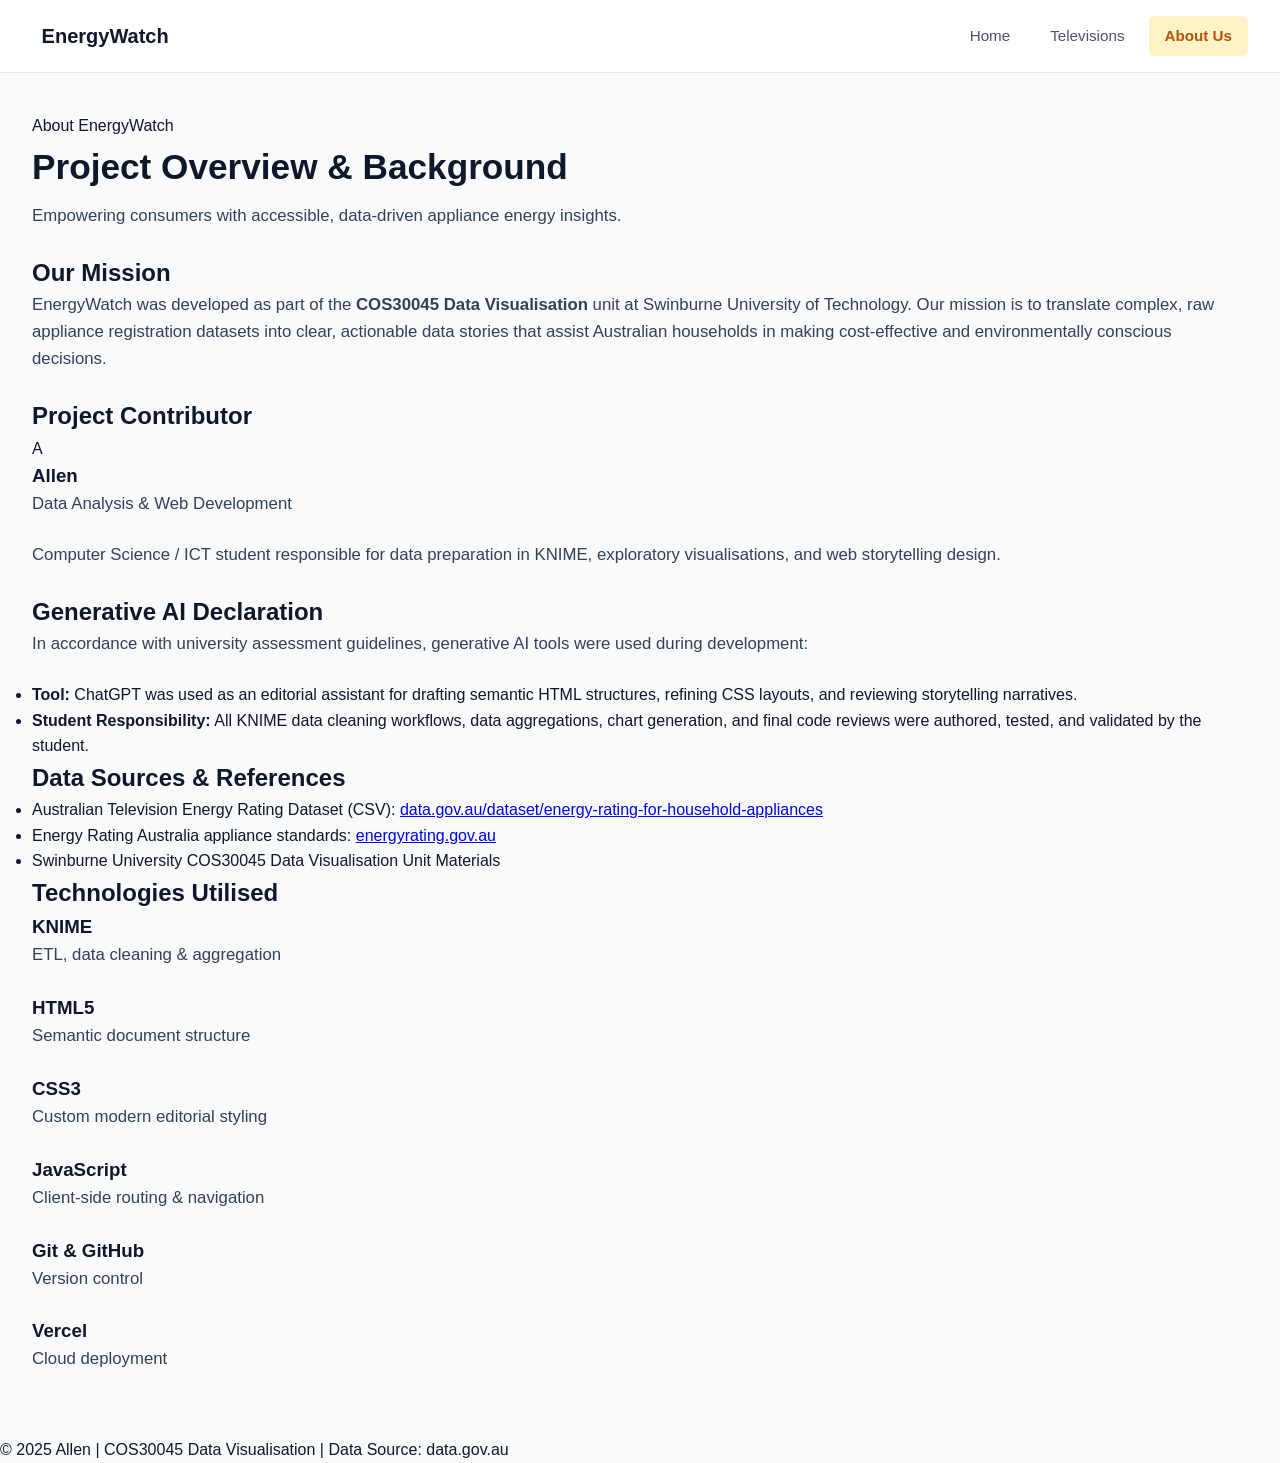
==== about-us.html @ d9ca24ea "feat: reset body; add h1/div/svg; link D3 and energy-d3.js; D3 - style h1, append paragraph, add SVG" ====
<!DOCTYPE html>
<html lang="en">
<head>
    <meta charset="UTF-8">
    <meta name="viewport" content="width=device-width, initial-scale=1.0">
    <title>About Us - EnergyWatch</title>
    <link rel="stylesheet" href="css/styles.css">
</head>
<body>
    <header>
        <div class="logo-container">
            <svg class="logo-icon-svg" viewBox="0 0 24 24" fill="none" stroke="currentColor" stroke-width="2" stroke-linecap="round" stroke-linejoin="round">
                <polygon points="13 2 3 14 12 14 11 22 21 10 12 10 13 2"></polygon>
            </svg>
            <span class="logo-text">EnergyWatch</span>
        </div>
        <nav>
            <ul>
                <li><a href="index.html" class="nav-link" data-page="home">Home</a></li>
                <li><a href="televisions.html" class="nav-link" data-page="televisions">Televisions</a></li>
                <li><a href="about-us.html" class="nav-link active" data-page="about">About Us</a></li>
            </ul>
        </nav>
    </header>

    <main class="page-content" id="about-page">
        <section class="hero">
            <span class="hero-tag">About EnergyWatch</span>
            <h1>Project Overview & Background</h1>
            <p class="subtitle">Empowering consumers with accessible, data-driven appliance energy insights.</p>
        </section>

        <section class="info-section">
            <h2>Our Mission</h2>
            <p>
                EnergyWatch was developed as part of the <strong>COS30045 Data Visualisation</strong> unit at Swinburne University of Technology. 
                Our mission is to translate complex, raw appliance registration datasets into clear, actionable data stories that assist Australian households in making cost-effective and environmentally conscious decisions.
            </p>
        </section>

        <section class="team-section">
            <h2>Project Contributor</h2>
            <div class="team-grid">
                <div class="team-member">
                    <div class="member-badge">A</div>
                    <h3>Allen</h3>
                    <p class="member-role">Data Analysis & Web Development</p>
                    <p>Computer Science / ICT student responsible for data preparation in KNIME, exploratory visualisations, and web storytelling design.</p>
                </div>
            </div>
        </section>

        <section class="acknowledgement-section">
            <h2>Generative AI Declaration</h2>
            <p>In accordance with university assessment guidelines, generative AI tools were used during development:</p>
            <ul class="ai-list">
                <li><strong>Tool:</strong> ChatGPT was used as an editorial assistant for drafting semantic HTML structures, refining CSS layouts, and reviewing storytelling narratives.</li>
                <li><strong>Student Responsibility:</strong> All KNIME data cleaning workflows, data aggregations, chart generation, and final code reviews were authored, tested, and validated by the student.</li>
            </ul>
        </section>

        <section class="references-section">
            <h2>Data Sources & References</h2>
            <ul class="references-list">
                <li>Australian Television Energy Rating Dataset (CSV): <a href="https://data.gov.au/data/dataset/energy-rating-for-household-appliances" target="_blank">data.gov.au/dataset/energy-rating-for-household-appliances</a></li>
                <li>Energy Rating Australia appliance standards: <a href="https://www.energyrating.gov.au" target="_blank">energyrating.gov.au</a></li>
                <li>Swinburne University COS30045 Data Visualisation Unit Materials</li>
            </ul>
        </section>

        <section class="tech-section">
            <h2>Technologies Utilised</h2>
            <div class="tech-grid">
                <div class="tech-item">
                    <h3>KNIME</h3>
                    <p>ETL, data cleaning & aggregation</p>
                </div>
                <div class="tech-item">
                    <h3>HTML5</h3>
                    <p>Semantic document structure</p>
                </div>
                <div class="tech-item">
                    <h3>CSS3</h3>
                    <p>Custom modern editorial styling</p>
                </div>
                <div class="tech-item">
                    <h3>JavaScript</h3>
                    <p>Client-side routing & navigation</p>
                </div>
                <div class="tech-item">
                    <h3>Git & GitHub</h3>
                    <p>Version control</p>
                </div>
                <div class="tech-item">
                    <h3>Vercel</h3>
                    <p>Cloud deployment</p>
                </div>
            </div>
        </section>
    </main>

    <footer>
        <p>&copy; 2025 Allen | COS30045 Data Visualisation | Data Source: data.gov.au</p>
    </footer>

    <script src="js/main.js"></script>
</body>
</html>
---- css/styles.css ----
* {
    margin: 0;
    padding: 0;
    box-sizing: border-box;
}

body {
    font-family: -apple-system, BlinkMacSystemFont, "Segoe UI", Roboto, Helvetica, Arial, sans-serif;
    line-height: 1.6;
    color: #0F172A;
    background-color: #F8FAFC;
    min-height: 100vh;
    display: flex;
    flex-direction: column;
}

header {
    background-color: #FFFFFF;
    border-bottom: 1px solid #E2E8F0;
    padding: 1rem 2rem;
    display: flex;
    align-items: center;
    justify-content: space-between;
}

.logo-container {
    display: flex;
    align-items: center;
    gap: 0.6rem;
    text-decoration: none;
    color: inherit;
}

.logo-img {
    width: 36px;
    height: 36px;
    object-fit: contain;
    border-radius: 50%;
}

.logo-text {
    font-size: 1.25rem;
    font-weight: 700;
    color: #0F172A;
}

nav ul {
    list-style: none;
    display: flex;
    gap: 0.5rem;
}

.nav-link {
    display: inline-block;
    padding: 0.5rem 1rem;
    text-decoration: none;
    color: #475569;
    font-size: 0.95rem;
    font-weight: 500;
    border-radius: 6px;
}

.nav-link.active {
    background-color: #FEF3C7;
    color: #B45309;
    font-weight: 600;
}

.page-content {
    flex: 1;
    padding: 2.5rem 2rem;
    width: 100%;
}

.page-content h1 {
    font-size: 2.2rem;
    margin-bottom: 0.5rem;
}

.page-content p {
    font-size: 1.05rem;
    color: #334155;
    margin-bottom: 1.5rem;
}

.d3-canvas {
    background-color: #BAE6FD;
    border: 1px dashed #0284C7;
    border-radius: 6px;
    display: block;
}
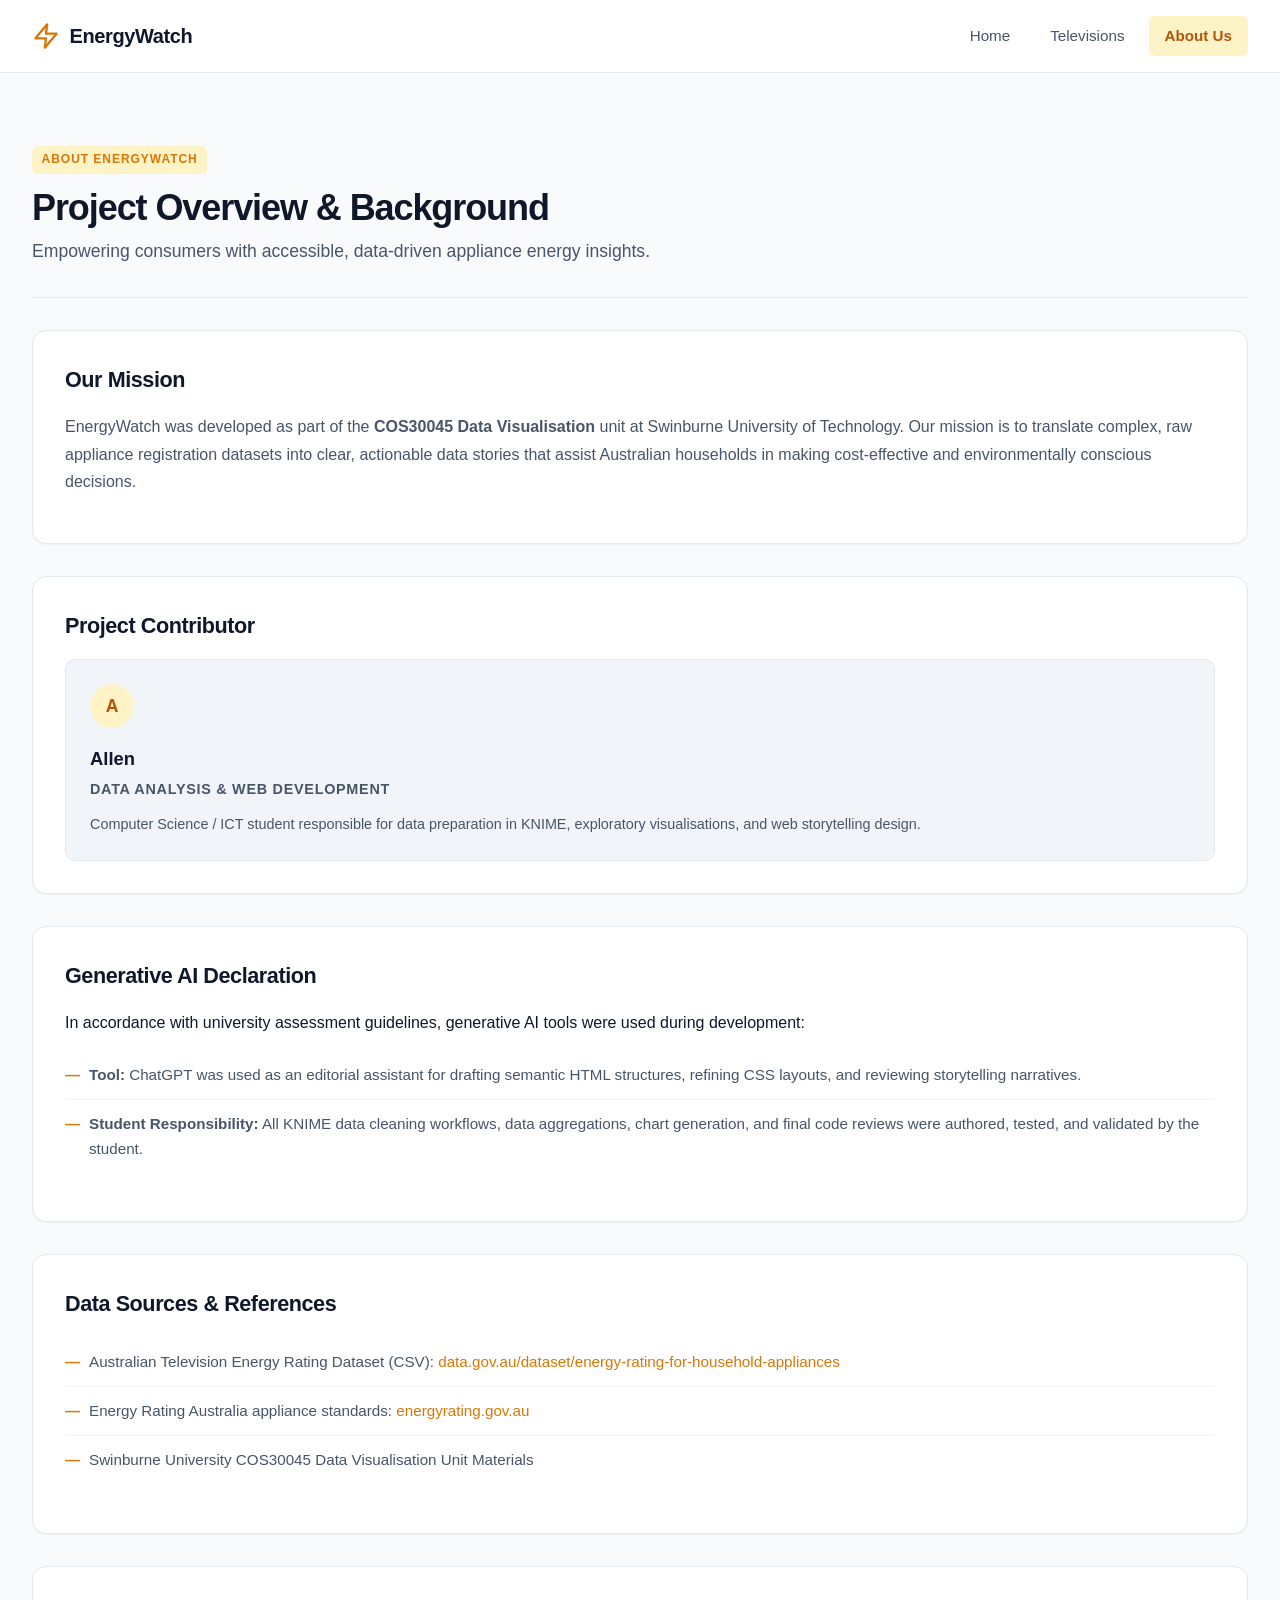
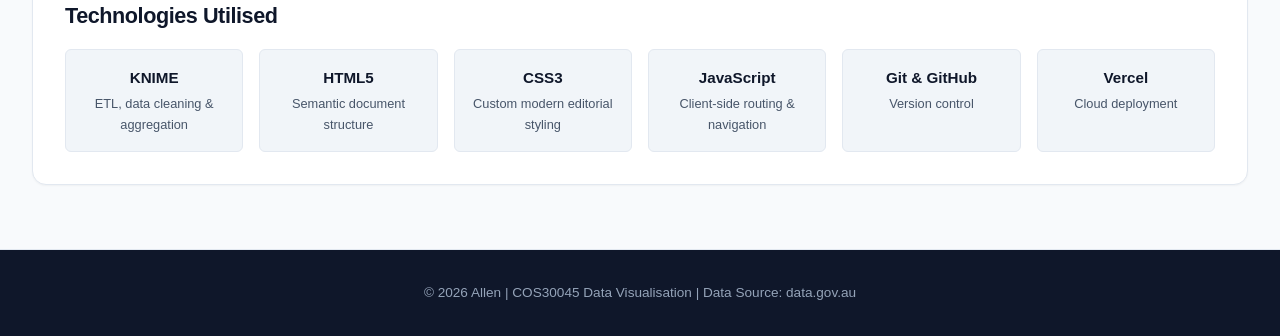
==== commit 64f48266: "feat(t04-3): add responsive SVG container and test rect" ====
--- a/about-us.html
+++ b/about-us.html
@@ -100,7 +100,7 @@
     </main>
 
     <footer>
-        <p>&copy; 2025 Allen | COS30045 Data Visualisation | Data Source: data.gov.au</p>
+        <p>&copy; 2026 Allen | COS30045 Data Visualisation | Data Source: data.gov.au</p>
     </footer>
 
     <script src="js/main.js"></script>
--- a/css/styles.css
+++ b/css/styles.css
@@ -1,3 +1,27 @@
+:root {
+    --bg-main: #F8FAFC;
+    --bg-card: #FFFFFF;
+    --text-primary: #0F172A;
+    --text-secondary: #475569;
+    --text-muted: #94A3B8;
+    --border-color: #E2E8F0;
+    --border-subtle: #F1F5F9;
+    
+    --accent: #D97706;
+    --accent-hover: #B45309;
+    --accent-light: #FEF3C7;
+    --accent-subtle: #FFFBEB;
+    
+    --header-bg: #FFFFFF;
+    --footer-bg: #0F172A;
+    
+    --radius-sm: 6px;
+    --radius-md: 10px;
+    --radius-lg: 14px;
+    --shadow-sm: 0 1px 2px rgba(0, 0, 0, 0.04);
+    --shadow-md: 0 4px 12px rgba(0, 0, 0, 0.05);
+}
+
 * {
     margin: 0;
     padding: 0;
@@ -5,28 +29,34 @@
 }
 
 body {
-    font-family: -apple-system, BlinkMacSystemFont, "Segoe UI", Roboto, Helvetica, Arial, sans-serif;
+    font-family: -apple-system, BlinkMacSystemFont, 'Segoe UI', Roboto, Helvetica, Arial, sans-serif;
     line-height: 1.6;
-    color: #0F172A;
-    background-color: #F8FAFC;
+    color: var(--text-primary);
+    background-color: var(--bg-main);
     min-height: 100vh;
     display: flex;
     flex-direction: column;
+    -webkit-font-smoothing: antialiased;
 }
 
 header {
-    background-color: #FFFFFF;
-    border-bottom: 1px solid #E2E8F0;
+    background-color: var(--header-bg);
+    border-bottom: 1px solid var(--border-color);
     padding: 1rem 2rem;
+    position: sticky;
+    top: 0;
+    z-index: 100;
     display: flex;
     align-items: center;
     justify-content: space-between;
+    max-width: 100%;
 }
 
 .logo-container {
     display: flex;
     align-items: center;
     gap: 0.6rem;
+    cursor: pointer;
     text-decoration: none;
     color: inherit;
 }
@@ -38,10 +68,17 @@
     border-radius: 50%;
 }
 
+.logo-icon-svg {
+    width: 28px;
+    height: 28px;
+    color: var(--accent);
+}
+
 .logo-text {
     font-size: 1.25rem;
     font-weight: 700;
-    color: #0F172A;
+    letter-spacing: -0.02em;
+    color: var(--text-primary);
 }
 
 nav ul {
@@ -54,33 +91,343 @@
     display: inline-block;
     padding: 0.5rem 1rem;
     text-decoration: none;
-    color: #475569;
+    color: var(--text-secondary);
     font-size: 0.95rem;
     font-weight: 500;
-    border-radius: 6px;
+    border-radius: var(--radius-sm);
+    transition: all 0.2s ease;
+}
+
+.nav-link:hover {
+    color: var(--text-primary);
+    background-color: var(--border-subtle);
 }
 
 .nav-link.active {
-    background-color: #FEF3C7;
-    color: #B45309;
+    background-color: var(--accent-light);
+    color: var(--accent-hover);
     font-weight: 600;
 }
 
+main,
 .page-content {
     flex: 1;
-    padding: 2.5rem 2rem;
+    padding: 2rem;
     width: 100%;
 }
 
-.page-content h1 {
-    font-size: 2.2rem;
+.hero {
+    text-align: left;
+    padding: 2.5rem 0 2rem 0;
+    margin-bottom: 2rem;
+    border-bottom: 1px solid var(--border-color);
+}
+
+.hero-tag {
+    display: inline-block;
+    font-size: 0.75rem;
+    font-weight: 700;
+    text-transform: uppercase;
+    letter-spacing: 0.08em;
+    color: var(--accent);
+    background-color: var(--accent-light);
+    padding: 0.25rem 0.6rem;
+    border-radius: var(--radius-sm);
+    margin-bottom: 0.75rem;
+}
+
+.hero h1 {
+    font-size: 2.25rem;
+    font-weight: 800;
+    letter-spacing: -0.03em;
+    color: var(--text-primary);
     margin-bottom: 0.5rem;
-}
-
-.page-content p {
-    font-size: 1.05rem;
-    color: #334155;
+    line-height: 1.2;
+}
+
+.subtitle {
+    font-size: 1.1rem;
+    color: var(--text-secondary);
+    max-width: 720px;
+}
+
+.info-section,
+.story-section,
+.acknowledgement-section,
+.references-section,
+.tech-section,
+.team-section,
+.stats-section {
+    background-color: var(--bg-card);
+    padding: 2rem;
+    border-radius: var(--radius-lg);
+    margin-bottom: 2rem;
+    border: 1px solid var(--border-color);
+    box-shadow: var(--shadow-sm);
+}
+
+.info-section h2,
+.story-section h2,
+.acknowledgement-section h2,
+.references-section h2,
+.tech-section h2,
+.team-section h2,
+.stats-section h2 {
+    font-size: 1.35rem;
+    font-weight: 700;
+    color: var(--text-primary);
+    margin-bottom: 1rem;
+    letter-spacing: -0.02em;
+}
+
+.info-section p,
+.story-section p {
+    color: var(--text-secondary);
+    font-size: 1rem;
+    line-height: 1.7;
+    margin-bottom: 1rem;
+}
+
+.cards {
+    display: grid;
+    grid-template-columns: repeat(auto-fit, minmax(280px, 1fr));
+    gap: 1.5rem;
+    margin-bottom: 2.5rem;
+}
+
+.card {
+    background-color: var(--bg-card);
+    padding: 1.75rem;
+    border-radius: var(--radius-md);
+    border: 1px solid var(--border-color);
+    box-shadow: var(--shadow-sm);
+    transition: transform 0.2s ease, box-shadow 0.2s ease;
+}
+
+.card:hover {
+    transform: translateY(-2px);
+    box-shadow: var(--shadow-md);
+    border-color: #CBD5E1;
+}
+
+.card-icon-svg {
+    width: 32px;
+    height: 32px;
+    color: var(--accent);
+    margin-bottom: 1rem;
+}
+
+.card h3 {
+    font-size: 1.15rem;
+    font-weight: 600;
+    color: var(--text-primary);
+    margin-bottom: 0.5rem;
+}
+
+.card p {
+    font-size: 0.92rem;
+    color: var(--text-secondary);
+    line-height: 1.6;
+}
+
+.stats-grid {
+    display: grid;
+    grid-template-columns: repeat(auto-fit, minmax(200px, 1fr));
+    gap: 1.5rem;
+}
+
+.stat-item {
+    padding: 1.5rem;
+    background-color: var(--border-subtle);
+    border-radius: var(--radius-md);
+    text-align: center;
+    border: 1px solid var(--border-color);
+}
+
+.stat-number {
+    display: block;
+    font-size: 2.25rem;
+    font-weight: 800;
+    color: var(--accent);
+    letter-spacing: -0.03em;
+    margin-bottom: 0.25rem;
+}
+
+.stat-label {
+    font-size: 0.85rem;
+    font-weight: 500;
+    color: var(--text-secondary);
+    text-transform: uppercase;
+    letter-spacing: 0.05em;
+}
+
+.insights-list,
+.ai-list,
+.references-list {
+    list-style: none;
+    padding: 0;
+    margin: 1rem 0;
+}
+
+.insights-list li,
+.ai-list li,
+.references-list li {
+    padding: 0.75rem 0 0.75rem 1.5rem;
+    position: relative;
+    border-bottom: 1px solid var(--border-subtle);
+    color: var(--text-secondary);
+    font-size: 0.95rem;
+    line-height: 1.6;
+}
+
+.insights-list li:last-child,
+.ai-list li:last-child,
+.references-list li:last-child {
+    border-bottom: none;
+}
+
+.insights-list li::before,
+.ai-list li::before,
+.references-list li::before {
+    content: "—";
+    position: absolute;
+    left: 0;
+    color: var(--accent);
+    font-weight: bold;
+}
+
+.references-list a {
+    color: var(--accent);
+    text-decoration: none;
+    font-weight: 500;
+}
+
+.references-list a:hover {
+    text-decoration: underline;
+}
+
+.chart-card {
+    background-color: #FFFFFF;
+    border: 1px solid var(--border-color);
+    border-radius: var(--radius-md);
+    padding: 1.25rem;
+    margin: 1.5rem 0 0.5rem 0;
+    text-align: center;
+}
+
+.chart-image {
+    max-width: 100%;
+    height: auto;
+    border-radius: var(--radius-sm);
+    display: block;
+    margin: 0 auto;
+}
+
+.chart-caption {
+    font-size: 0.82rem;
+    color: var(--text-muted);
+    margin-top: 0.75rem;
+    text-align: center;
+}
+
+.recommendation-section {
+    background-color: var(--accent-subtle);
+    border: 1px solid var(--accent-light);
+    padding: 2rem;
+    border-radius: var(--radius-lg);
+    margin-bottom: 2rem;
+}
+
+.recommendation-section h2 {
+    color: var(--accent-hover);
+    font-size: 1.35rem;
+    font-weight: 700;
     margin-bottom: 1.5rem;
+}
+
+.recommendation-section .cards {
+    margin-bottom: 0;
+}
+
+.recommendation-section .card {
+    background-color: #FFFFFF;
+    border-color: #FDE68A;
+}
+
+.recommendation-section .card h3 {
+    color: var(--accent-hover);
+}
+
+.team-grid {
+    display: grid;
+    grid-template-columns: repeat(auto-fit, minmax(240px, 1fr));
+    gap: 1.5rem;
+}
+
+.team-member {
+    padding: 1.5rem;
+    background-color: var(--border-subtle);
+    border-radius: var(--radius-md);
+    border: 1px solid var(--border-color);
+}
+
+.member-badge {
+    display: inline-flex;
+    align-items: center;
+    justify-content: center;
+    width: 44px;
+    height: 44px;
+    border-radius: 50%;
+    background-color: var(--accent-light);
+    color: var(--accent-hover);
+    font-weight: 700;
+    font-size: 1.1rem;
+    margin-bottom: 1rem;
+}
+
+.team-member h3 {
+    font-size: 1.15rem;
+    color: var(--text-primary);
+    margin-bottom: 0.25rem;
+}
+
+.member-role {
+    font-size: 0.8rem;
+    font-weight: 600;
+    text-transform: uppercase;
+    letter-spacing: 0.05em;
+    color: var(--accent);
+    margin-bottom: 0.75rem;
+}
+
+.team-member p {
+    font-size: 0.9rem;
+    color: var(--text-secondary);
+}
+
+.tech-grid {
+    display: grid;
+    grid-template-columns: repeat(auto-fit, minmax(140px, 1fr));
+    gap: 1rem;
+}
+
+.tech-item {
+    background-color: var(--border-subtle);
+    padding: 1rem;
+    border-radius: var(--radius-sm);
+    border: 1px solid var(--border-color);
+    text-align: center;
+}
+
+.tech-item h3 {
+    font-size: 0.95rem;
+    color: var(--text-primary);
+    margin-bottom: 0.25rem;
+}
+
+.tech-item p {
+    font-size: 0.8rem;
+    color: var(--text-secondary);
 }
 
 .d3-canvas {
@@ -88,4 +435,37 @@
     border: 1px dashed #0284C7;
     border-radius: 6px;
     display: block;
+}
+
+footer {
+    background-color: var(--footer-bg);
+    color: #94A3B8;
+    text-align: center;
+    padding: 2rem 1.5rem;
+    font-size: 0.85rem;
+    border-top: 1px solid var(--border-color);
+    margin-top: auto;
+}
+
+footer p {
+    max-width: 800px;
+    margin: 0 auto;
+}
+
+@media (max-width: 768px) {
+    header {
+        flex-direction: column;
+        gap: 1rem;
+        padding: 1rem;
+    }
+    
+    .hero h1 {
+        font-size: 1.8rem;
+    }
+}
+
+.responsive-svg-container {
+    margin: 0;
+    width: 100%;
+    max-width: 1200px;
 }
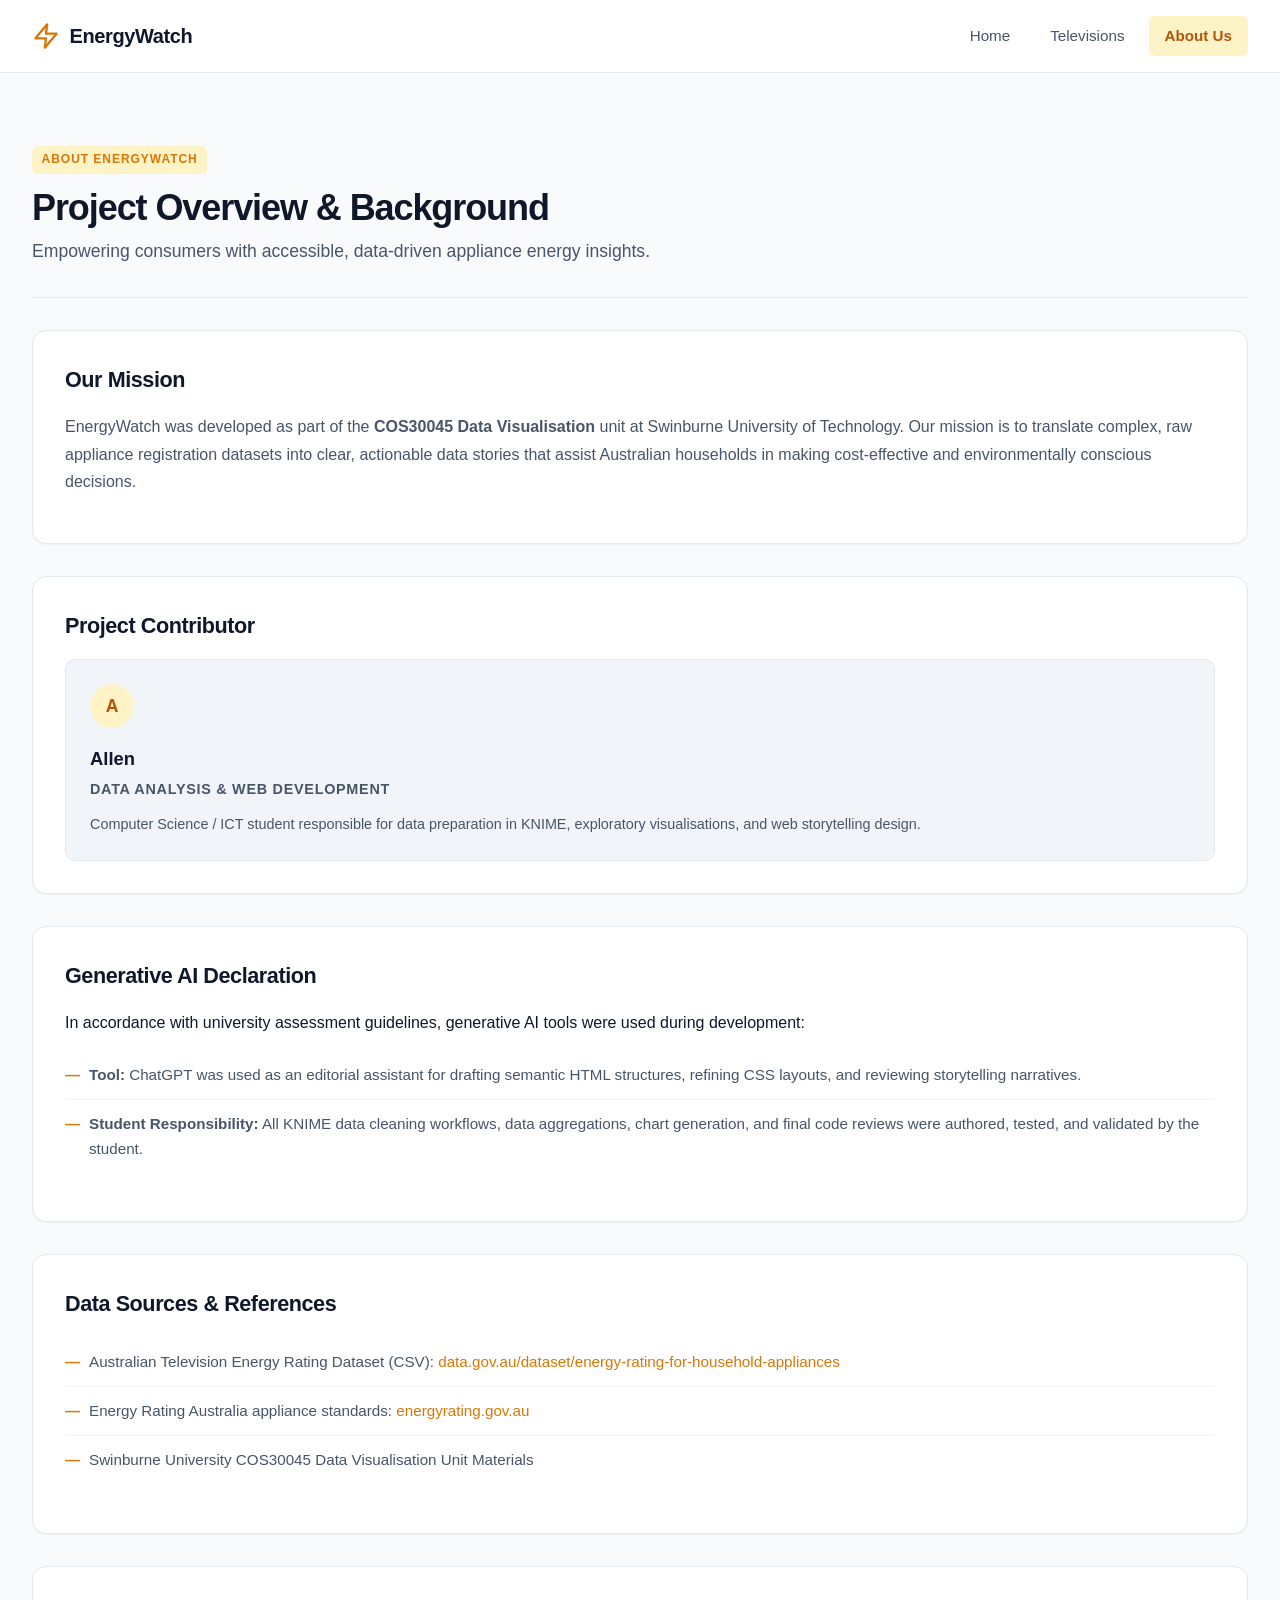
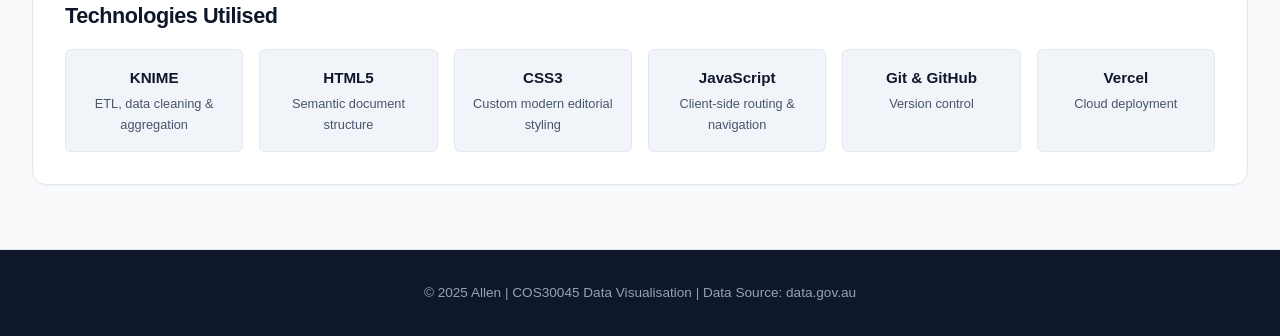
==== commit c8823193: "feat(t04-4): load CSV, type rows, console checks, add createBarChart stub" ====
--- a/about-us.html
+++ b/about-us.html
@@ -100,7 +100,7 @@
     </main>
 
     <footer>
-        <p>&copy; 2026 Allen | COS30045 Data Visualisation | Data Source: data.gov.au</p>
+        <p>&copy; 2025 Allen | COS30045 Data Visualisation | Data Source: data.gov.au</p>
     </footer>
 
     <script src="js/main.js"></script>
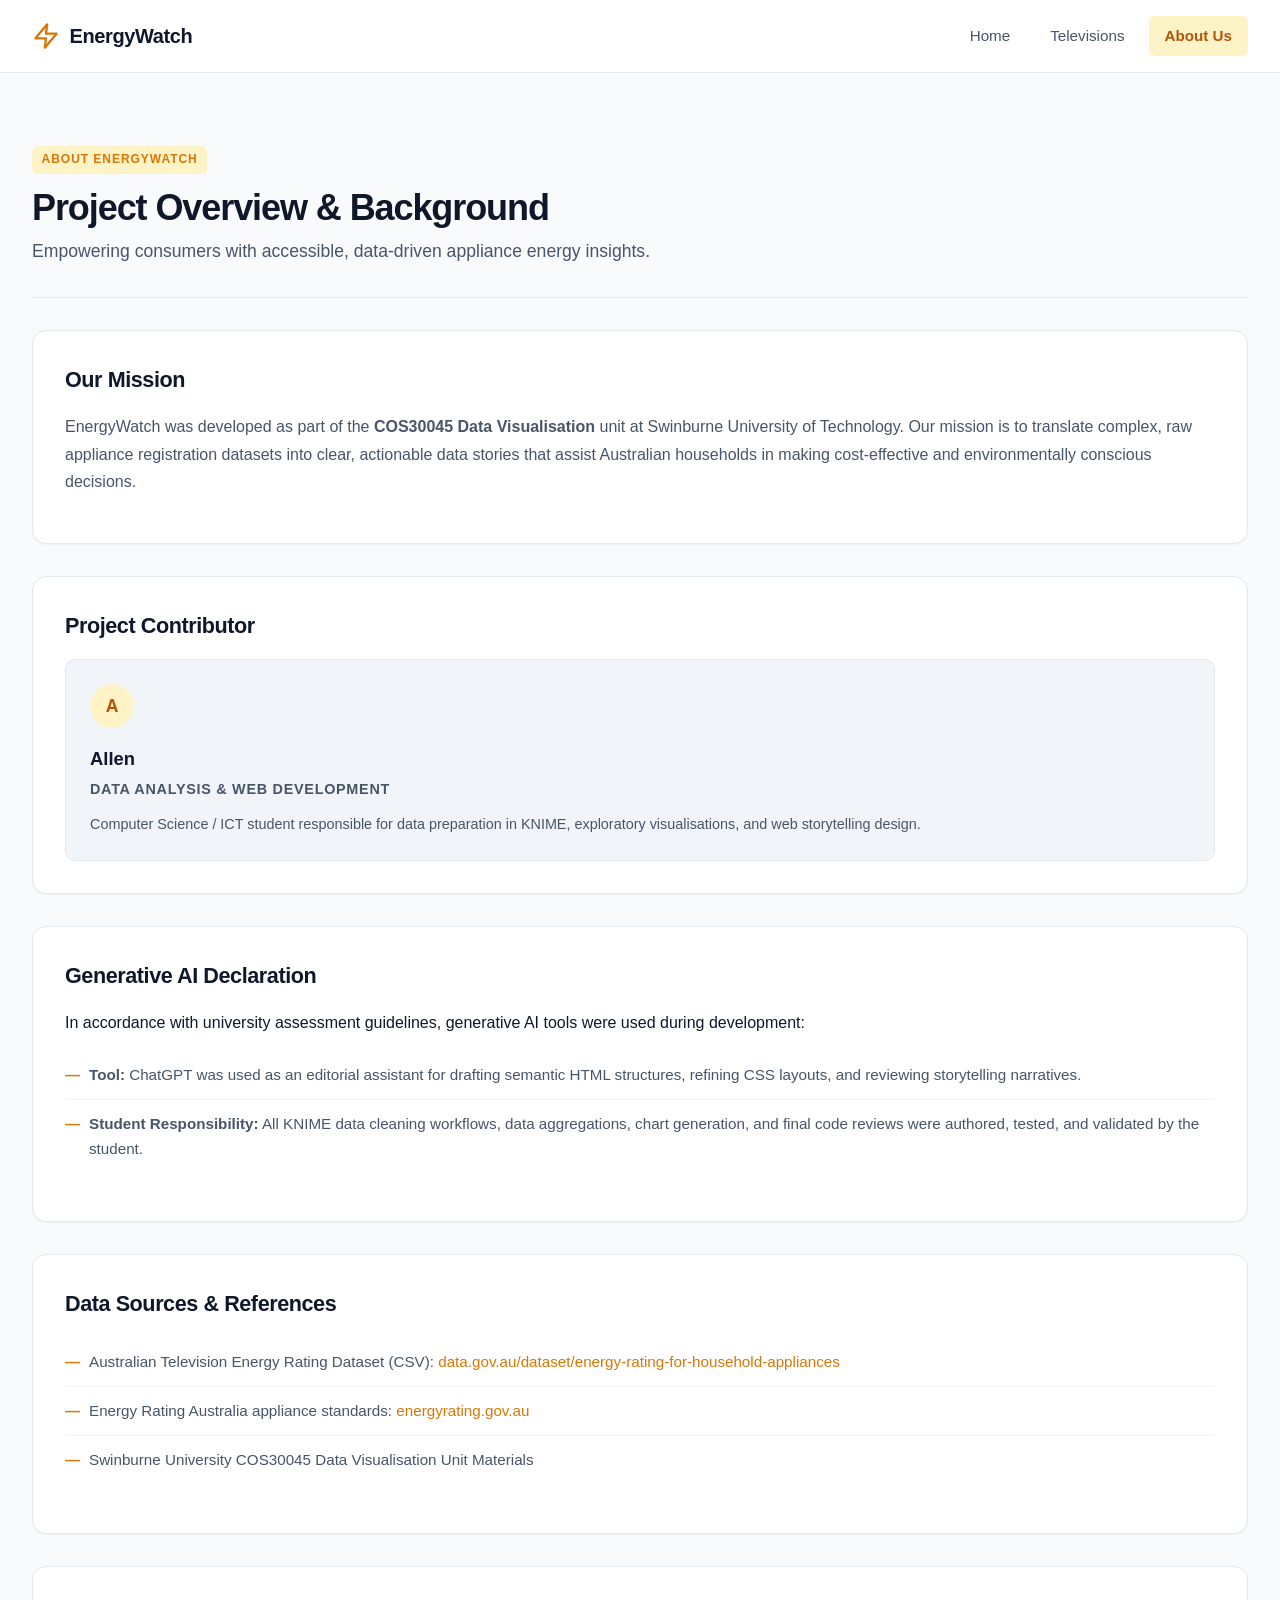
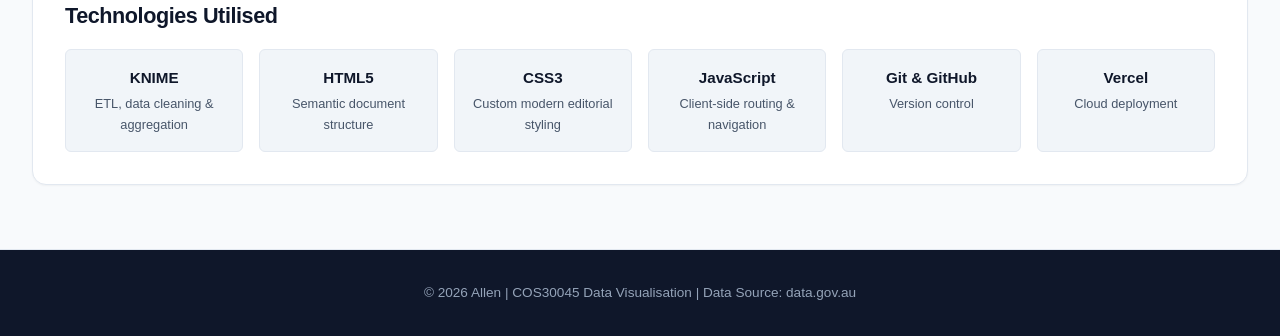
==== commit 2d886e12: "minor typo" ====
--- a/about-us.html
+++ b/about-us.html
@@ -100,7 +100,7 @@
     </main>
 
     <footer>
-        <p>&copy; 2025 Allen | COS30045 Data Visualisation | Data Source: data.gov.au</p>
+        <p>&copy; 2026 Allen | COS30045 Data Visualisation | Data Source: data.gov.au</p>
     </footer>
 
     <script src="js/main.js"></script>
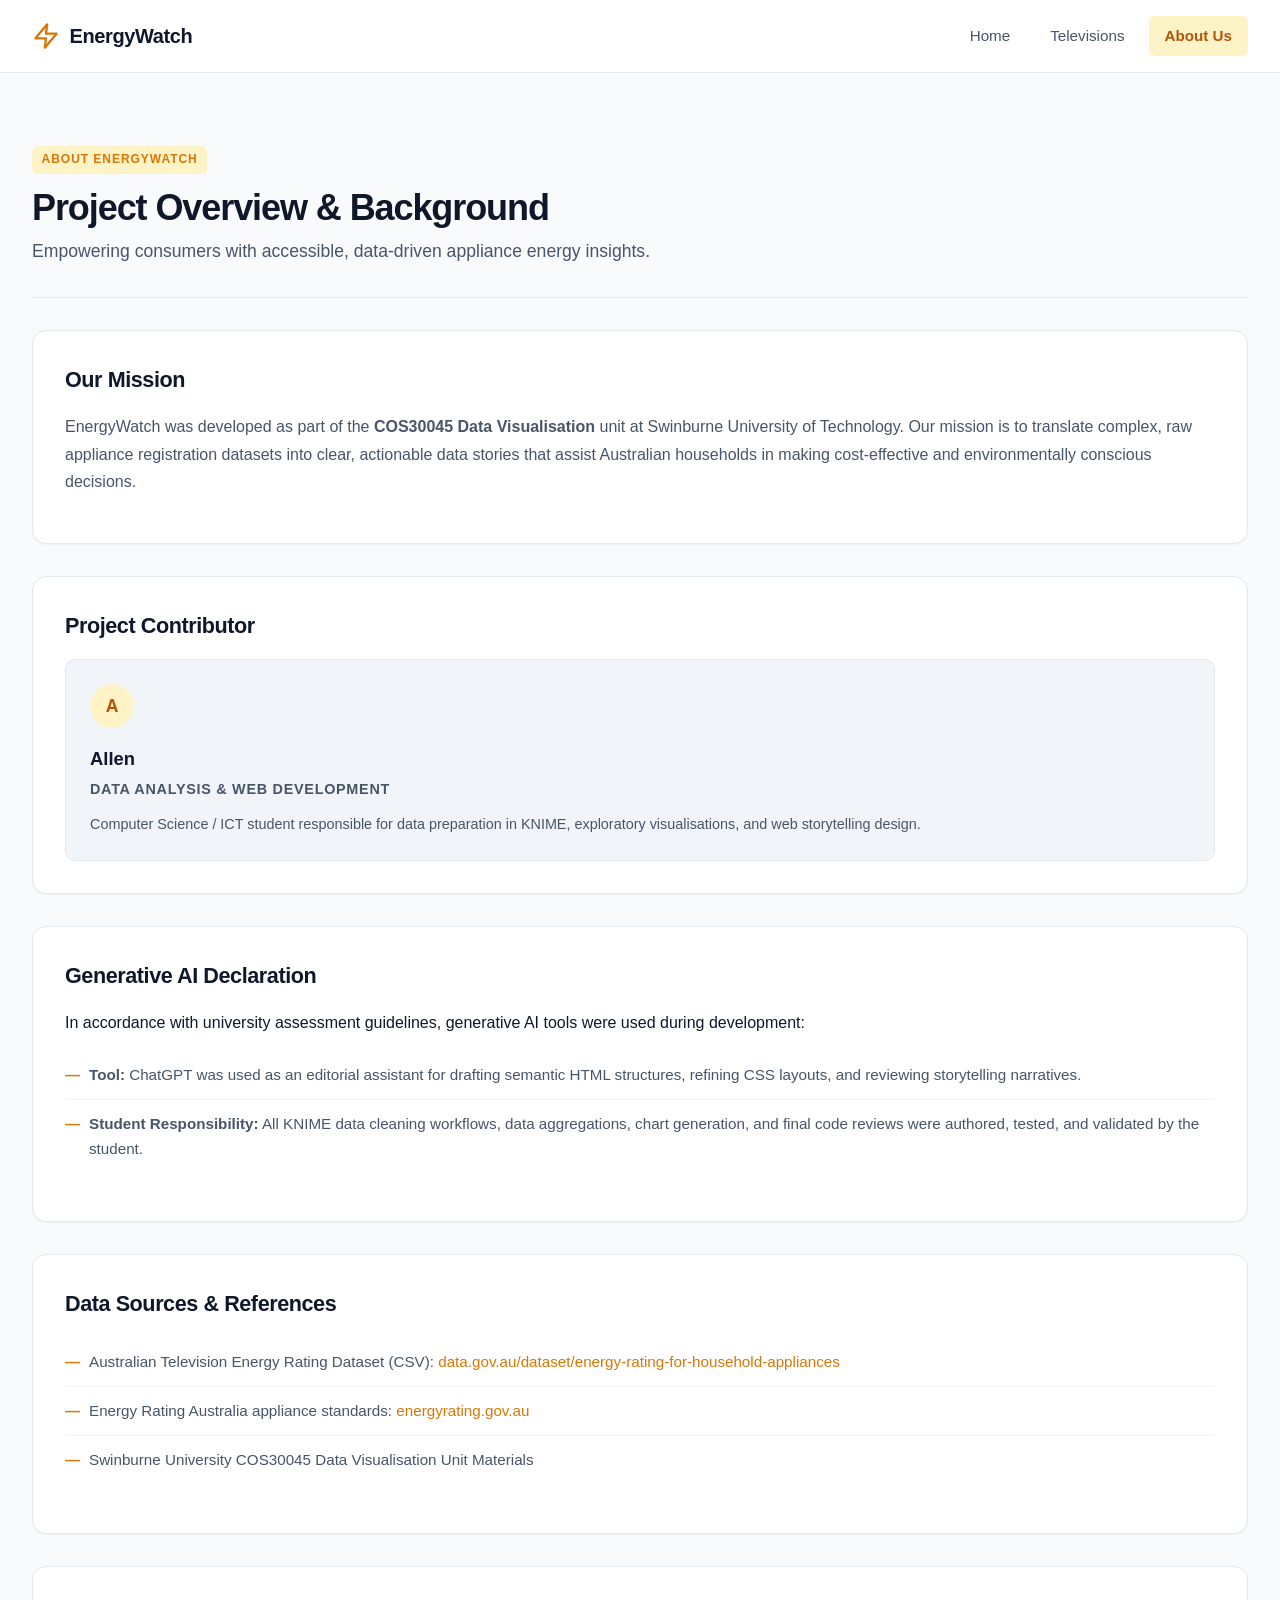
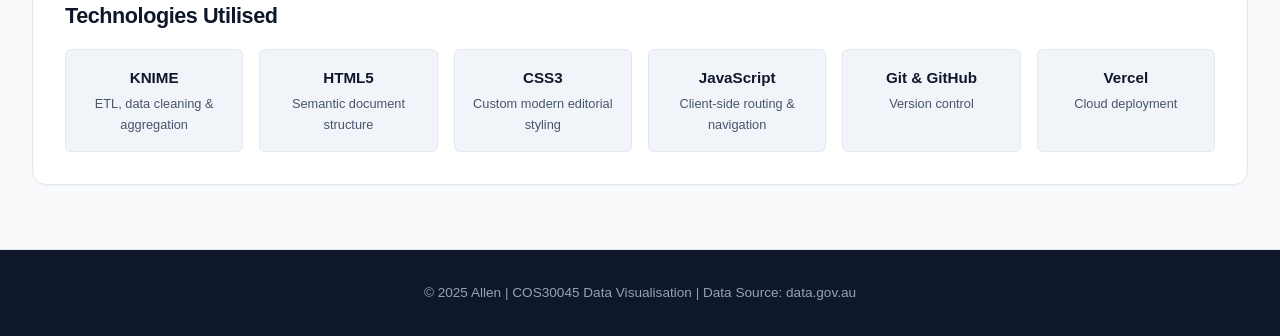
==== commit 2fe9c836: "feat(t04-6): set explicit SVG width/height; add x (linear) and y (band) scales in t04-5-bars.js" ====
--- a/about-us.html
+++ b/about-us.html
@@ -100,7 +100,7 @@
     </main>
 
     <footer>
-        <p>&copy; 2026 Allen | COS30045 Data Visualisation | Data Source: data.gov.au</p>
+        <p>&copy; 2025 Allen | COS30045 Data Visualisation | Data Source: data.gov.au</p>
     </footer>
 
     <script src="js/main.js"></script>
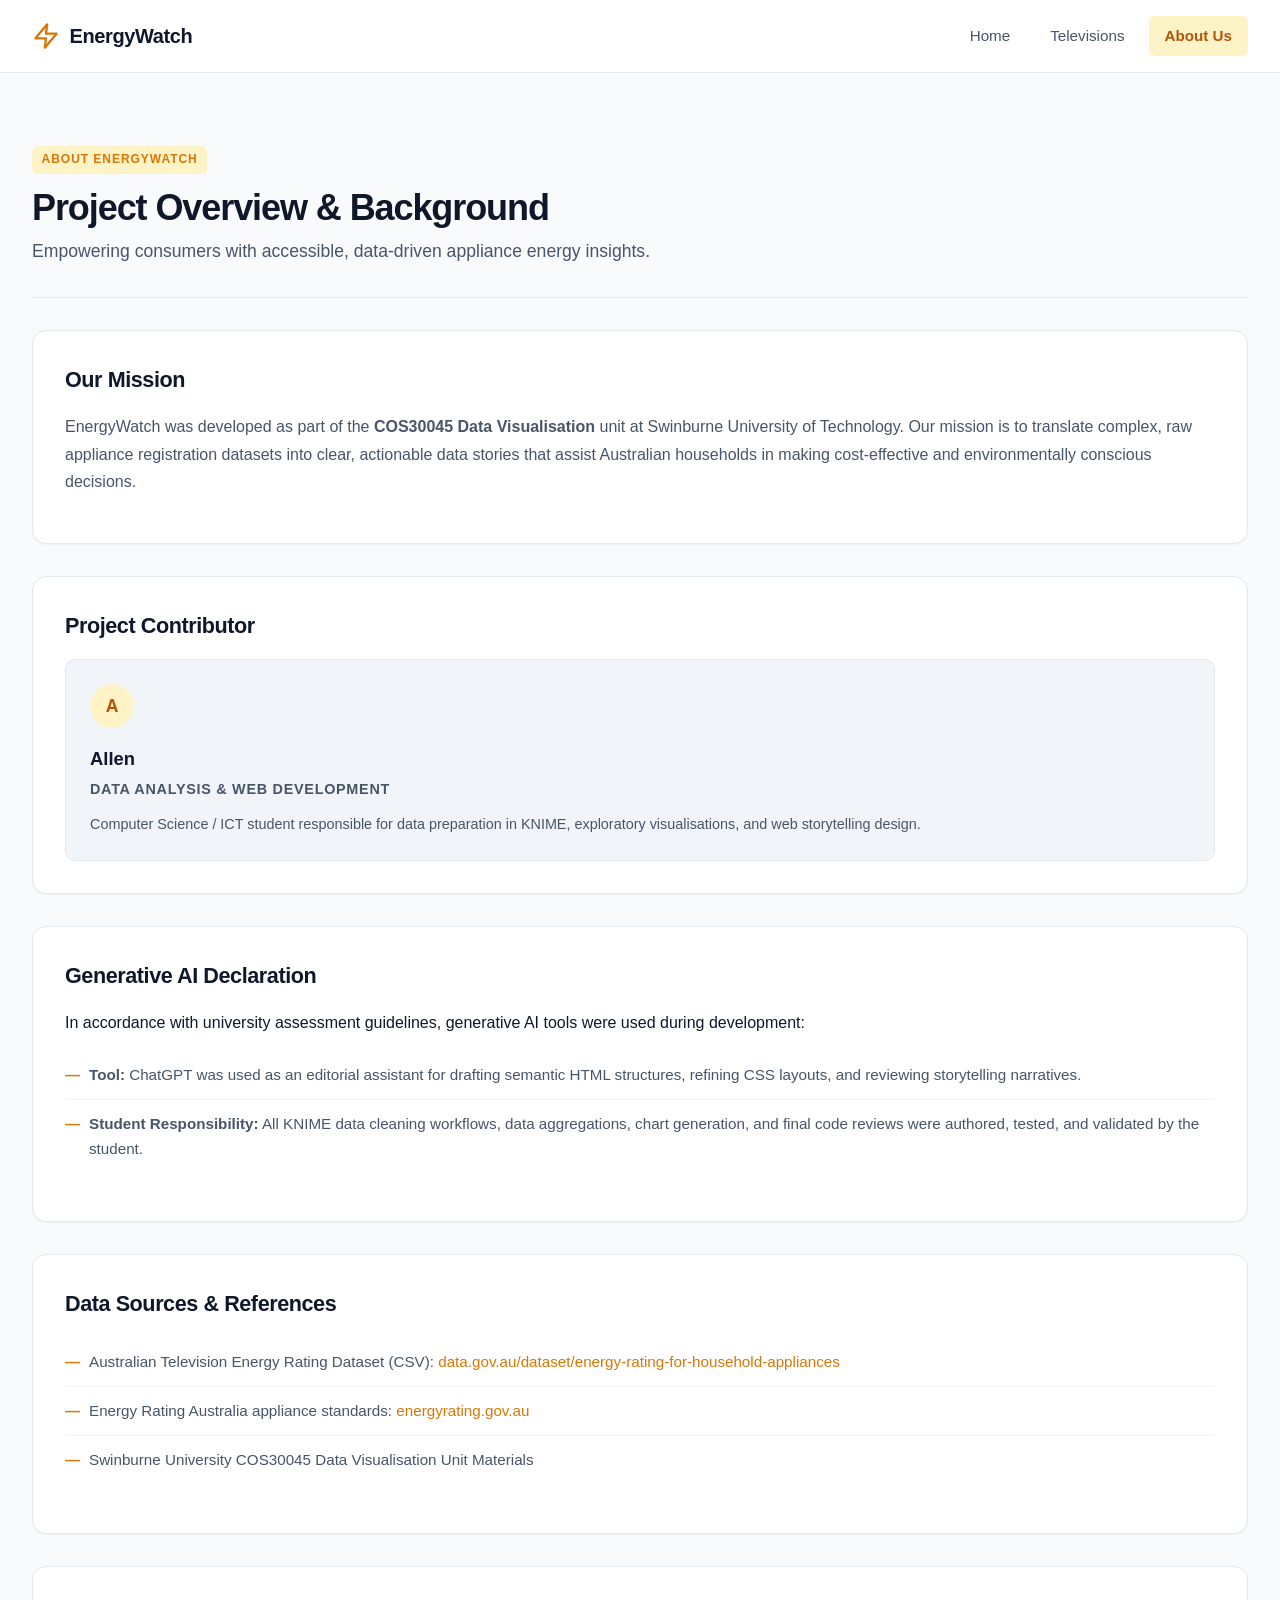
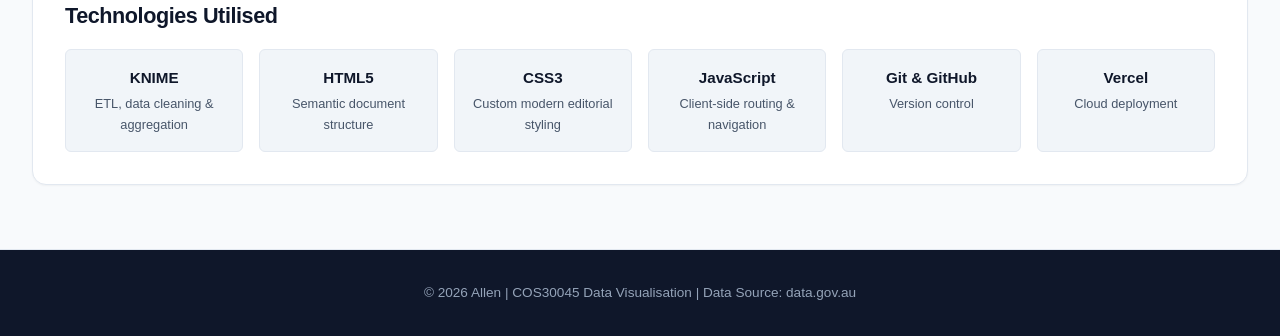
==== commit f786a4e6: "feat(t04-7): add grouped bars with category/value labels; keep T04-6 rect block commented" ====
--- a/about-us.html
+++ b/about-us.html
@@ -100,7 +100,7 @@
     </main>
 
     <footer>
-        <p>&copy; 2025 Allen | COS30045 Data Visualisation | Data Source: data.gov.au</p>
+        <p>&copy; 2026 Allen | COS30045 Data Visualisation | Data Source: data.gov.au</p>
     </footer>
 
     <script src="js/main.js"></script>
